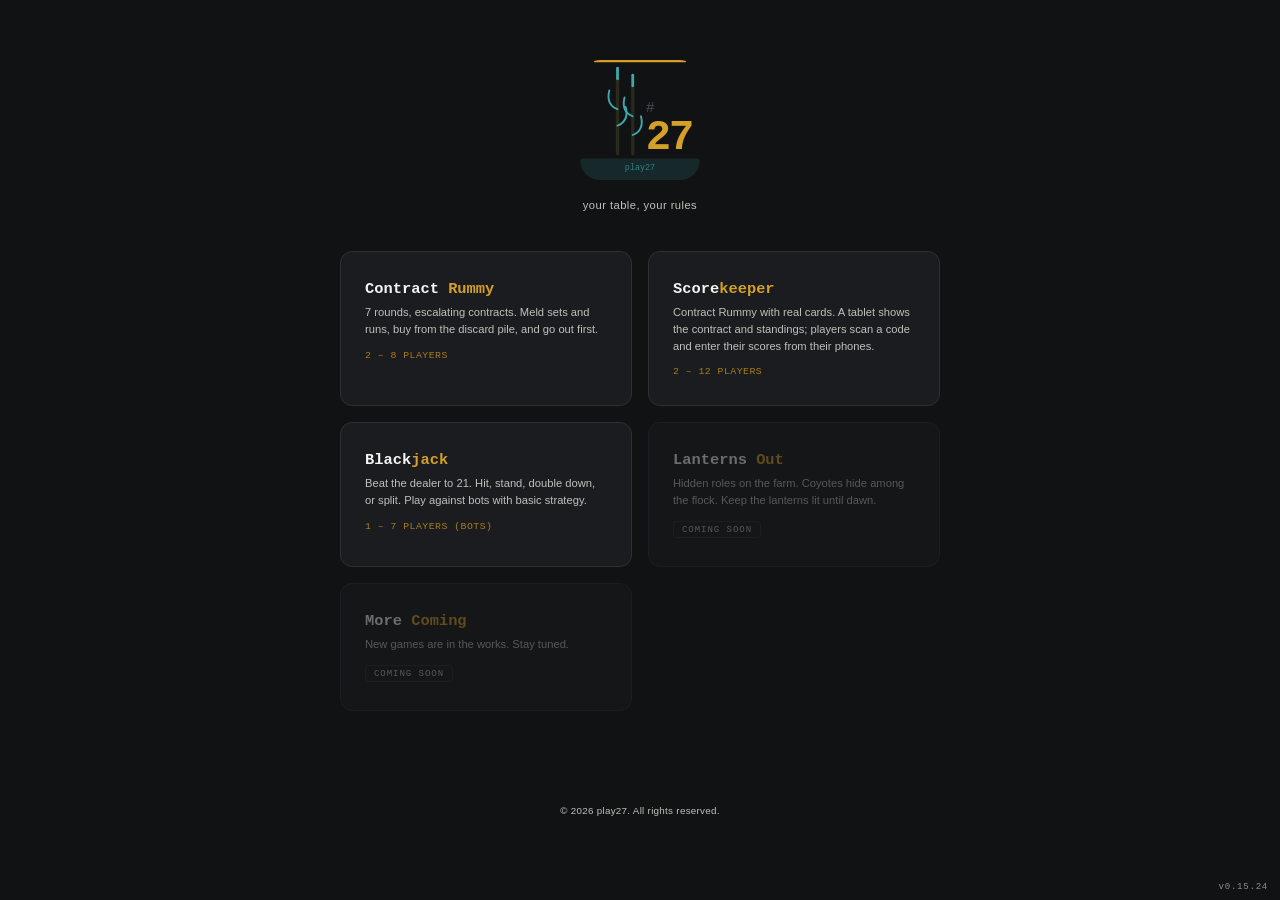
==== index.html @ 278e47ca "Lanterns Out: new working title for the Coyote game "Coyote" is already a published card game. Micha" ====
<!DOCTYPE html>
<html lang="en">
<head>
<meta charset="UTF-8">
<meta name="viewport" content="width=device-width, initial-scale=1.0">
<meta http-equiv="Cache-Control" content="no-cache, no-store, must-revalidate">
<meta http-equiv="Pragma" content="no-cache">
<title>play27 — Card Games</title>
<link rel="icon" type="image/svg+xml" href="assets/favicon.svg?v=0.15.24">
<link rel="stylesheet" href="css/shared.css?v=0.15.24">
<link rel="stylesheet" href="css/index.css?v=0.15.24">
</head>
<body>

  <div class="logo">
    <img src="assets/logo-dark.svg?v=0.15.24" alt="play27">
    <p>your table, your rules</p>
  </div>

  <div class="games-grid">
    <a class="game-card" href="login.html">
      <h2>Contract <span>Rummy</span></h2>
      <p>7 rounds, escalating contracts. Meld sets and runs, buy from the discard pile, and go out first.</p>
      <div class="players">2 – 8 players</div>
    </a>

    <a class="game-card" href="scorekeeper.html">
      <h2>Score<span>keeper</span></h2>
      <p>Contract Rummy with real cards. A tablet shows the contract and standings; players scan a code and enter their scores from their phones.</p>
      <div class="players">2 – 12 players</div>
    </a>

    <a class="game-card" href="blackjack.html">
      <h2>Black<span>jack</span></h2>
      <p>Beat the dealer to 21. Hit, stand, double down, or split. Play against bots with basic strategy.</p>
      <div class="players">1 – 7 players (bots)</div>
    </a>

    <div class="game-card coming-soon">
      <h2>Lanterns <span>Out</span></h2>
      <p>Hidden roles on the farm. Coyotes hide among the flock. Keep the lanterns lit until dawn.</p>
      <div class="badge">Coming Soon</div>
    </div>

    <div class="game-card coming-soon">
      <h2>More <span>Coming</span></h2>
      <p>New games are in the works. Stay tuned.</p>
      <div class="badge">Coming Soon</div>
    </div>
  </div>

  <div class="version-tag">v0.15.24</div>
  <footer class="footer">&copy; 2026 play27. All rights reserved.</footer>

<script>
  // A password reset link that Supabase sent to the site's front page: hand it to the sign-in page.
  if (/[#&](type=recovery|error_code=)/.test(location.hash)) location.replace('login.html' + location.hash);
  const theme = localStorage.getItem('play27-theme');
  if (theme === 'light') document.body.classList.add('light');
</script>
</body>
</html>
---- css/shared.css ----
/* ============================================================
   play27 — Shared Styles
   Brand palette, reset, typography, common components
   ============================================================ */

:root {
  --bg: #111214;
  --bg2: #1a1c1f;
  --bg3: #222427;
  --border: #2e3035;
  --text: #f4f4f2;
  --muted: #c0c0bc;
  --amber: #d4a027;
  --amber-dk: #a87d1c;
  --amber-dim: rgba(212,160,39,0.25);
  --green: #3cb96a;
  --red: #d45f5f;
  --teal: #3ea8aa;
}

/* ── LIGHT THEME ── */
.light {
  --bg: #f0ede8;
  --bg2: #e6e2db;
  --bg3: #dbd7cf;
  --border: #c5c0b6;
  --text: #1a1a1a;
  --muted: #5a5750;
  --amber: #b8891a;
  --amber-dk: #9a7015;
  --amber-dim: rgba(184,137,26,0.2);
  --green: #2a9050;
  --red: #b84040;
  --teal: #2e8a8c;
}

/* ── RESET ── */
* { margin:0; padding:0; box-sizing:border-box; }

html, body {
  width:100%; min-height:100dvh;
  background: var(--bg);
  font-family: -apple-system, 'Segoe UI', sans-serif;
  font-size: 14px;
  color: var(--text);
  overflow-x: hidden;
}

/* ── THEME TOGGLE ── */
.theme-toggle {
  display: flex;
  gap: 2px;
  background: var(--bg);
  border: 1px solid var(--border);
  border-radius: 5px;
  padding: 2px;
}

.theme-toggle button {
  padding: 3px 8px;
  border: none;
  border-radius: 3px;
  background: transparent;
  color: var(--muted);
  font-family: 'Courier New', Courier, monospace;
  font-size: 0.6rem;
  font-weight: 700;
  letter-spacing: 0.06em;
  text-transform: uppercase;
  cursor: pointer;
  transition: all 0.15s;
}

.theme-toggle button.active {
  background: var(--amber-dim);
  color: var(--amber);
}

.theme-toggle button:hover:not(.active) {
  color: var(--text);
}

/* ── SPINNER ── */
.spinner {
  display: inline-block;
  width: 16px;
  height: 16px;
  border: 2px solid var(--border);
  border-top-color: var(--amber);
  border-radius: 50%;
  animation: spin 0.6s linear infinite;
  vertical-align: middle;
  margin-right: 4px;
}

@keyframes spin { to { transform: rotate(360deg); } }

/* ── FOOTER ── */
.footer {
  margin-top: auto;
  padding-top: 40px;
  padding-bottom: 24px;
  font-size: 0.7rem;
  color: var(--muted);
  letter-spacing: 0.03em;
  text-align: center;
}

/* ── SETTINGS HOME LINK ── */
.settings-home {
  display: block;
  margin-top: 10px;
  padding-top: 8px;
  border-top: 1px solid var(--border);
  font-family: 'Courier New', Courier, monospace;
  font-size: 0.65rem;
  font-weight: 700;
  letter-spacing: 0.06em;
  text-transform: uppercase;
  color: var(--muted);
  text-decoration: none;
  transition: color 0.15s;
}
.settings-home:hover { color: var(--amber); }

/* ── SETTINGS FULLSCREEN ── */
.settings-fullscreen {
  display: block;
  width: 100%;
  margin-top: 10px;
  padding: 6px 0;
  border: 1px solid var(--border);
  border-radius: 4px;
  background: transparent;
  font-family: 'Courier New', Courier, monospace;
  font-size: 0.65rem;
  font-weight: 700;
  letter-spacing: 0.06em;
  text-transform: uppercase;
  color: var(--muted);
  cursor: pointer;
  transition: all 0.15s;
}
.settings-fullscreen:hover { border-color: var(--amber); color: var(--amber); }

/* ── SETTINGS END GAME ── */
.settings-end-game {
  display: block;
  width: 100%;
  margin-top: 10px;
  padding: 6px 0;
  border: 1px solid var(--red);
  border-radius: 4px;
  background: transparent;
  font-family: 'Courier New', Courier, monospace;
  font-size: 0.65rem;
  font-weight: 700;
  letter-spacing: 0.06em;
  text-transform: uppercase;
  color: var(--red);
  cursor: pointer;
  transition: all 0.15s;
}
.settings-end-game:hover { background: var(--red); color: var(--bg); }

/* ── CONFIRM MODAL ── */
.modal-overlay {
  display: none;
  position: fixed;
  inset: 0;
  background: rgba(0,0,0,0.7);
  z-index: 500;
  align-items: center;
  justify-content: center;
}
.modal-overlay.show { display: flex; }
.modal-confirm {
  background: var(--bg2);
  border: 1px solid var(--border);
  border-radius: 10px;
  padding: 24px;
  width: min(340px, 90%);
  text-align: center;
}
.modal-confirm h3 {
  font-family: 'Courier New', Courier, monospace;
  font-size: 0.9rem;
  font-weight: 700;
  color: var(--amber);
  letter-spacing: 0.06em;
  text-transform: uppercase;
  margin-bottom: 10px;
}
.modal-confirm p {
  font-size: 0.8rem;
  color: var(--muted);
  margin-bottom: 18px;
}
.modal-confirm-btns {
  display: flex;
  gap: 8px;
}
.modal-confirm-btns button { flex: 1; }
.btn-cancel {
  padding: 9px;
  border-radius: 6px;
  border: 1px solid var(--border);
  background: transparent;
  color: var(--muted);
  font-size: 0.8rem;
  cursor: pointer;
  transition: all 0.15s;
}
.btn-cancel:hover { border-color: var(--muted); color: var(--text); }
.btn-end {
  padding: 9px;
  border-radius: 6px;
  border: 1px solid var(--red);
  background: var(--red);
  color: var(--bg);
  font-family: 'Courier New', Courier, monospace;
  font-size: 0.8rem;
  font-weight: 700;
  letter-spacing: 0.06em;
  text-transform: uppercase;
  cursor: pointer;
  transition: all 0.15s;
}
.btn-end:hover { opacity: 0.85; }

/* ── LOGO LINK ── */
.logo-link { display: inline-block; }

/* ── VERSION TAG ── */
.version-tag {
  position: fixed;
  bottom: 8px;
  right: 12px;
  font-size: 0.65rem;
  letter-spacing: 0.08em;
  color: var(--muted);
  opacity: 0.7;
  font-family: 'Courier New', Courier, monospace;
  z-index: 10;
}
---- css/index.css ----
body {
    display:flex;
    flex-direction:column;
    align-items:center;
    padding: 60px 20px;
  }

  .logo {
    text-align:center;
    margin-bottom: 40px;
  }

  .logo img { height: 120px; margin-bottom: 16px; border-radius: 20px; }

  .logo p {
    font-size: 0.8rem;
    color: var(--muted);
    letter-spacing: 0.04em;
  }

  .games-grid {
    display: grid;
    grid-template-columns: repeat(auto-fill, minmax(260px, 1fr));
    gap: 16px;
    width: min(600px, 100%);
  }

  .game-card {
    background: var(--bg2);
    border: 1px solid var(--border);
    border-radius: 12px;
    padding: 28px 24px;
    text-decoration: none;
    color: var(--text);
    transition: border-color 0.2s, transform 0.15s;
    cursor: pointer;
    display: block;
  }

  .game-card:hover {
    border-color: var(--amber);
    transform: translateY(-2px);
  }

  .game-card h2 {
    font-family: 'Courier New', Courier, monospace;
    font-size: 1.1rem;
    font-weight: 700;
    margin-bottom: 6px;
  }

  .game-card h2 span { color: var(--amber); }

  .game-card p {
    font-size: 0.8rem;
    color: var(--muted);
    line-height: 1.5;
  }

  .game-card .players {
    display: inline-block;
    margin-top: 12px;
    font-size: 0.7rem;
    font-family: 'Courier New', Courier, monospace;
    color: var(--amber-dk);
    letter-spacing: 0.05em;
    text-transform: uppercase;
  }

  .coming-soon {
    opacity: 0.4;
    pointer-events: none;
  }

  .footer {
    margin-top: auto;
    padding-top: 40px;
    font-size: 0.7rem;
    color: var(--muted);
    letter-spacing: 0.03em;
    text-align: center;
  }

  /* ── MOBILE ── */
  @media (max-width: 480px) {
    body { padding: 40px 12px; }
    .logo img { height: 80px; }
    .games-grid { gap: 12px; }
    .game-card { padding: 20px 18px; }
  }

  .coming-soon .badge {
    display: inline-block;
    margin-top: 12px;
    font-size: 0.65rem;
    font-family: 'Courier New', Courier, monospace;
    color: var(--muted);
    letter-spacing: 0.1em;
    text-transform: uppercase;
    border: 1px solid var(--border);
    padding: 2px 8px;
    border-radius: 4px;
  }
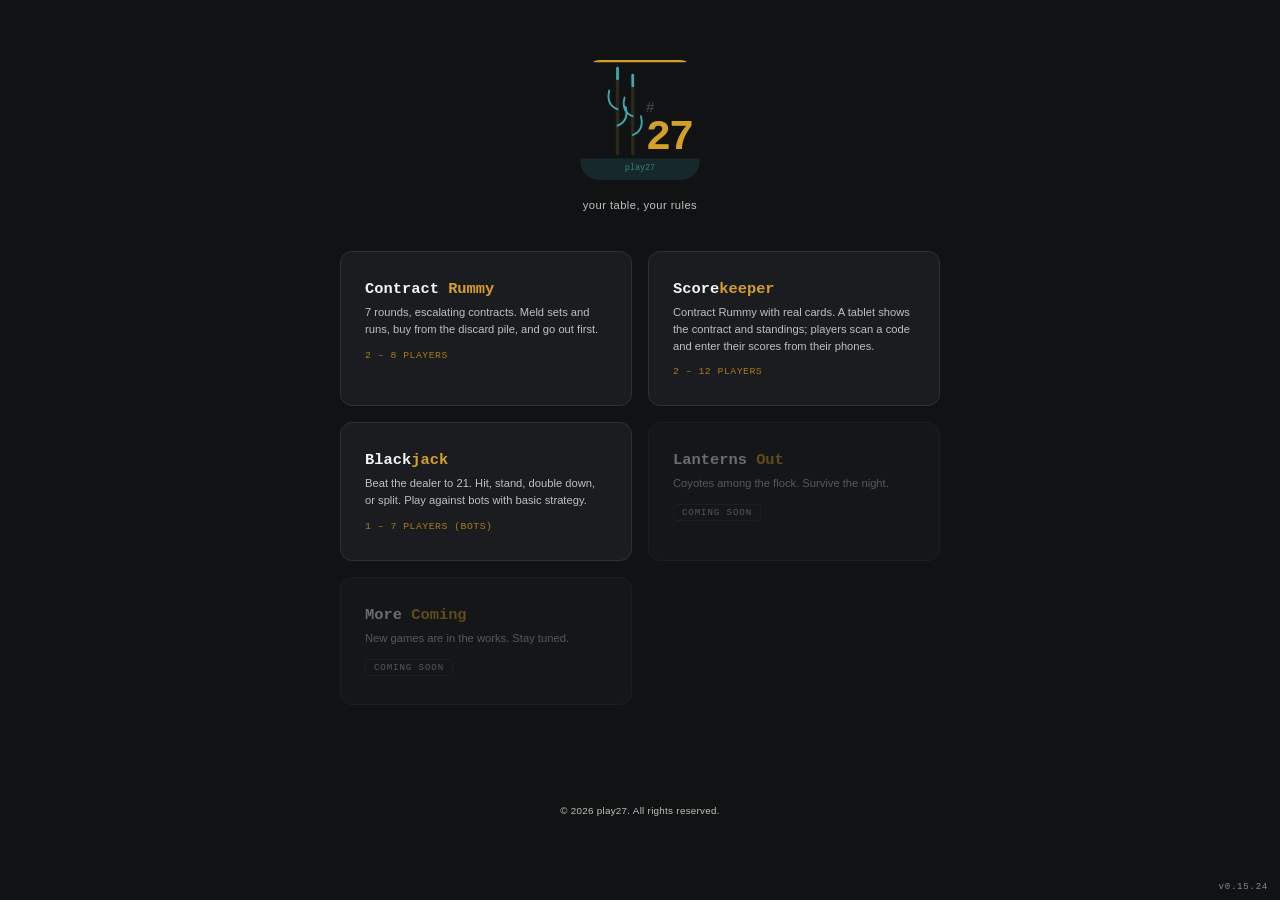
==== commit e2936eb3: "Lanterns Out: landing tile tagline matches the start screen "Coyotes among the flock. Survive the ni" ====
--- a/index.html
+++ b/index.html
@@ -38,7 +38,7 @@
 
     <div class="game-card coming-soon">
       <h2>Lanterns <span>Out</span></h2>
-      <p>Hidden roles on the farm. Coyotes hide among the flock. Keep the lanterns lit until dawn.</p>
+      <p>Coyotes among the flock. Survive the night.</p>
       <div class="badge">Coming Soon</div>
     </div>
 
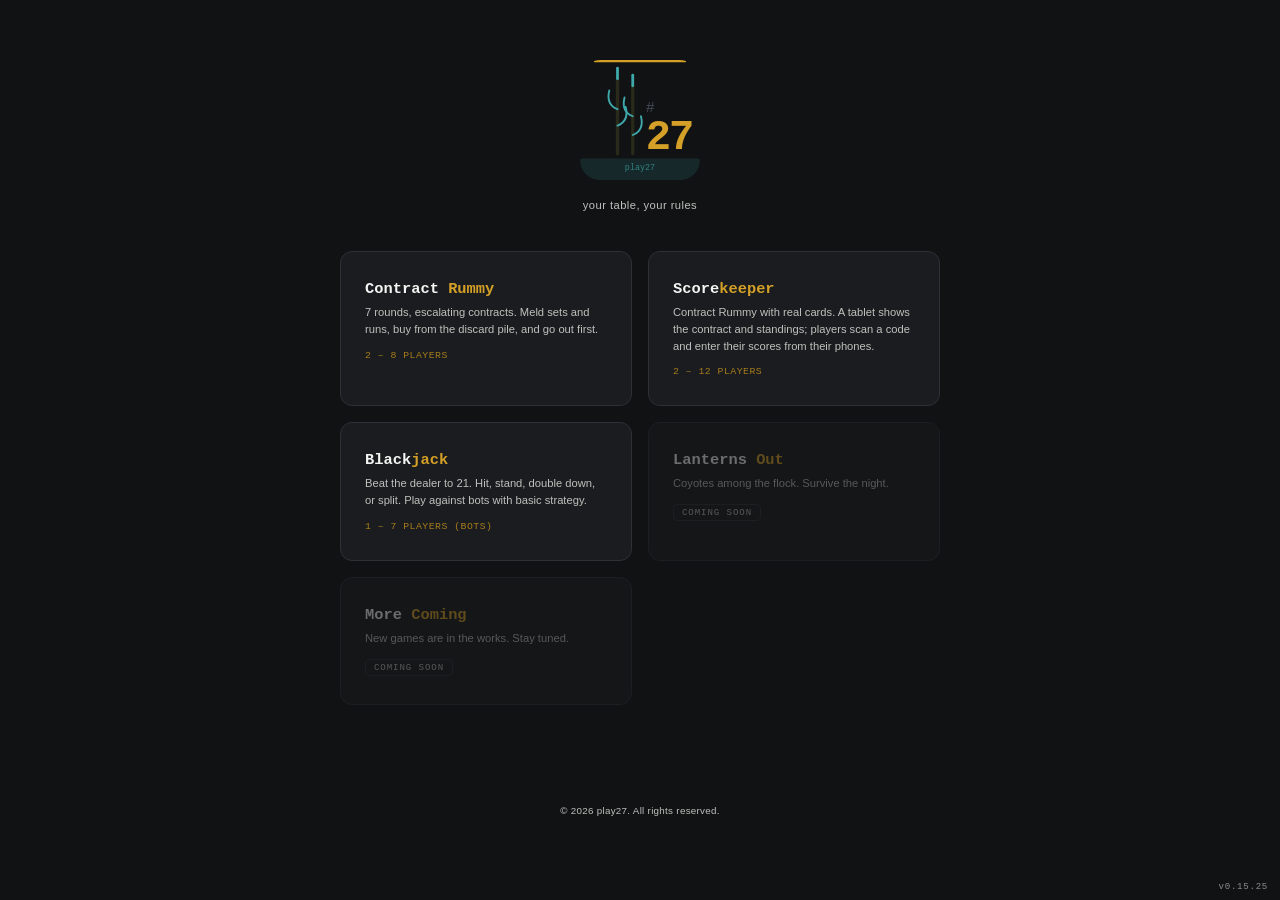
==== commit f11f2f9a: "v0.15.25: Lanterns Out preview goes live as a hidden page Bumps every ?v= string, APP_VERSION, and v" ====
--- a/index.html
+++ b/index.html
@@ -6,14 +6,14 @@
 <meta http-equiv="Cache-Control" content="no-cache, no-store, must-revalidate">
 <meta http-equiv="Pragma" content="no-cache">
 <title>play27 — Card Games</title>
-<link rel="icon" type="image/svg+xml" href="assets/favicon.svg?v=0.15.24">
-<link rel="stylesheet" href="css/shared.css?v=0.15.24">
-<link rel="stylesheet" href="css/index.css?v=0.15.24">
+<link rel="icon" type="image/svg+xml" href="assets/favicon.svg?v=0.15.25">
+<link rel="stylesheet" href="css/shared.css?v=0.15.25">
+<link rel="stylesheet" href="css/index.css?v=0.15.25">
 </head>
 <body>
 
   <div class="logo">
-    <img src="assets/logo-dark.svg?v=0.15.24" alt="play27">
+    <img src="assets/logo-dark.svg?v=0.15.25" alt="play27">
     <p>your table, your rules</p>
   </div>
 
@@ -49,7 +49,7 @@
     </div>
   </div>
 
-  <div class="version-tag">v0.15.24</div>
+  <div class="version-tag">v0.15.25</div>
   <footer class="footer">&copy; 2026 play27. All rights reserved.</footer>
 
 <script>
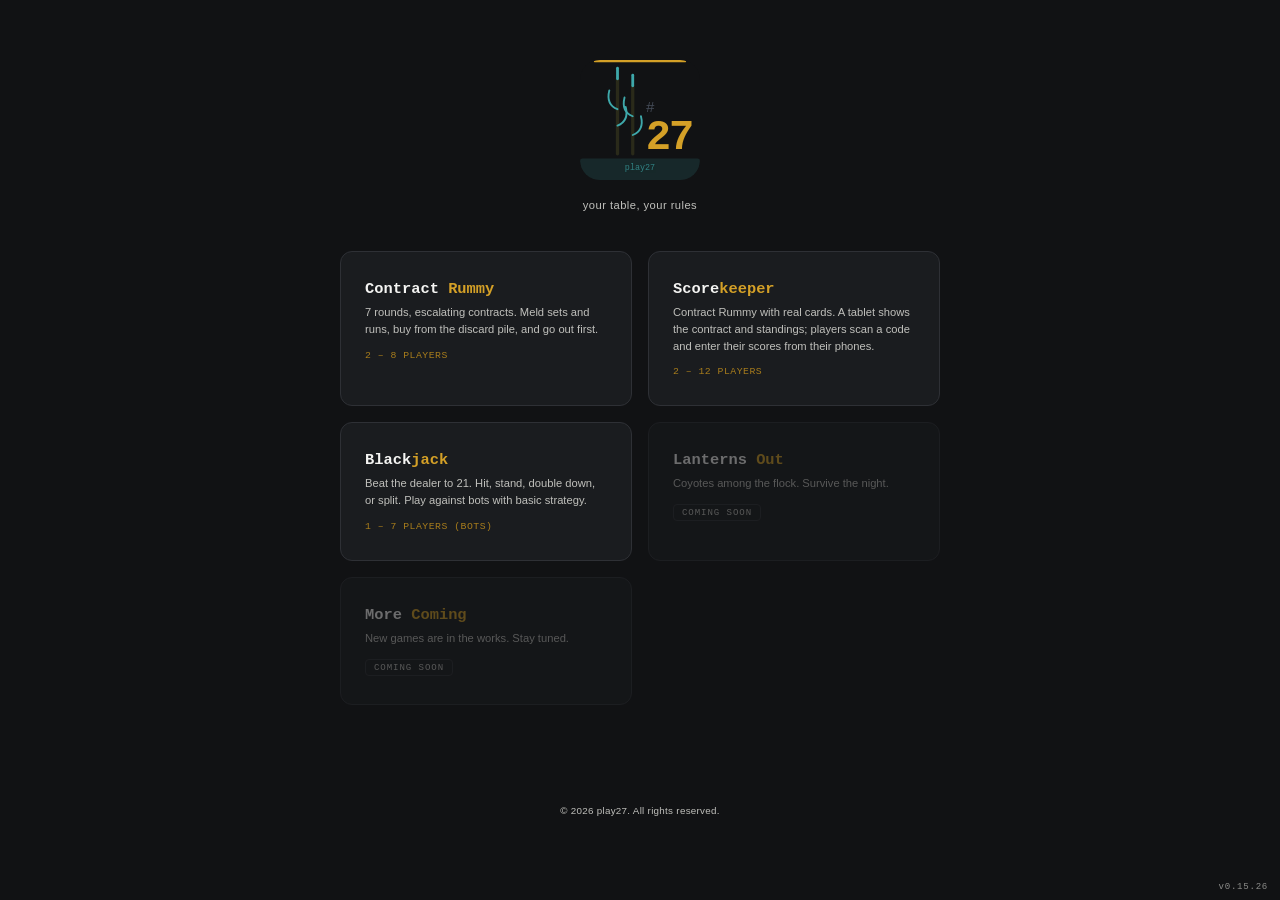
==== commit 19ef620d: "v0.15.26: Lanterns Out coyotes no longer know each other Knowing your pack, plus the public role cou" ====
--- a/index.html
+++ b/index.html
@@ -6,14 +6,14 @@
 <meta http-equiv="Cache-Control" content="no-cache, no-store, must-revalidate">
 <meta http-equiv="Pragma" content="no-cache">
 <title>play27 — Card Games</title>
-<link rel="icon" type="image/svg+xml" href="assets/favicon.svg?v=0.15.25">
-<link rel="stylesheet" href="css/shared.css?v=0.15.25">
-<link rel="stylesheet" href="css/index.css?v=0.15.25">
+<link rel="icon" type="image/svg+xml" href="assets/favicon.svg?v=0.15.26">
+<link rel="stylesheet" href="css/shared.css?v=0.15.26">
+<link rel="stylesheet" href="css/index.css?v=0.15.26">
 </head>
 <body>
 
   <div class="logo">
-    <img src="assets/logo-dark.svg?v=0.15.25" alt="play27">
+    <img src="assets/logo-dark.svg?v=0.15.26" alt="play27">
     <p>your table, your rules</p>
   </div>
 
@@ -49,7 +49,7 @@
     </div>
   </div>
 
-  <div class="version-tag">v0.15.25</div>
+  <div class="version-tag">v0.15.26</div>
   <footer class="footer">&copy; 2026 play27. All rights reserved.</footer>
 
 <script>
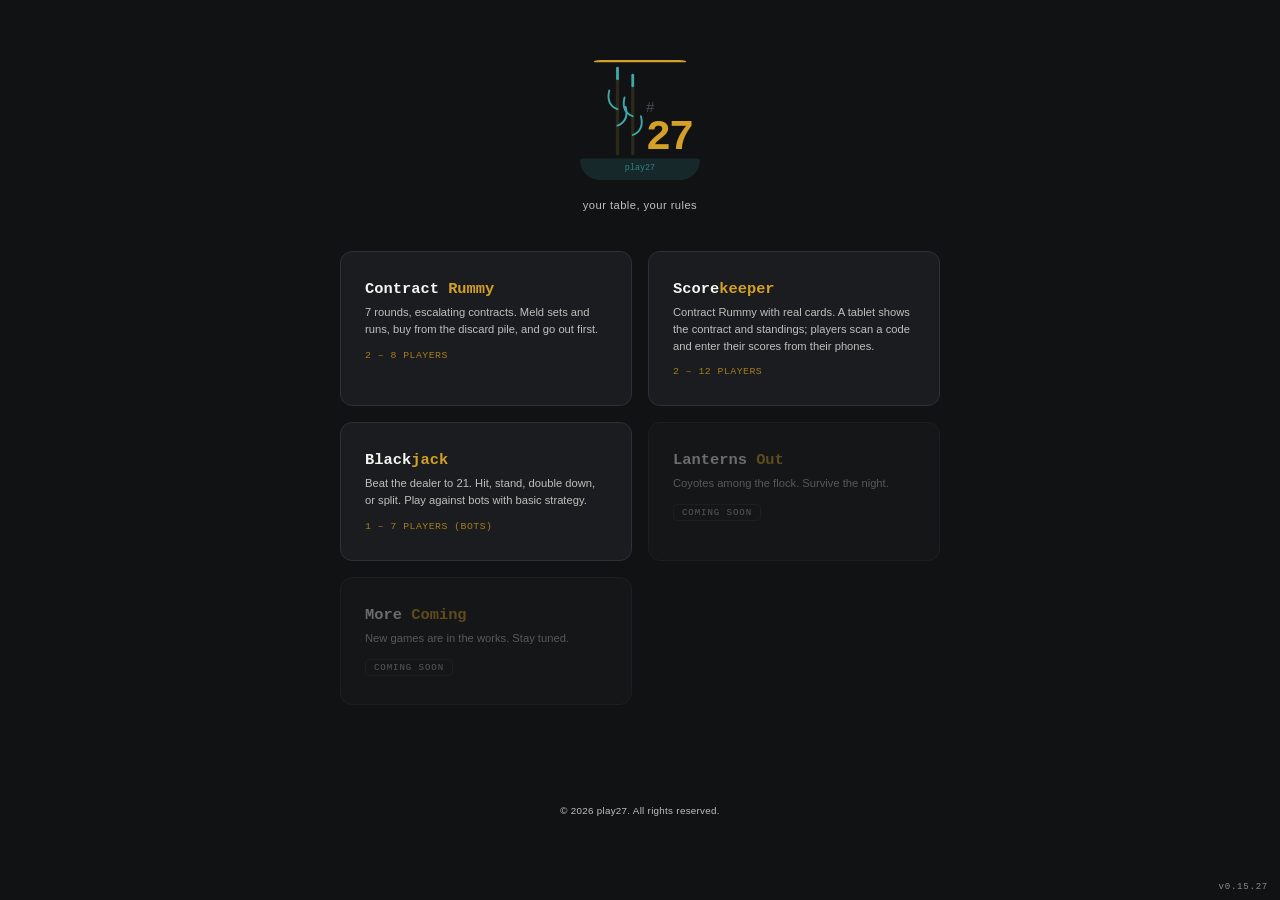
==== commit 8c2e87f9: "v0.15.27: How to play always opens at the top The modal box kept the last view's scroll position, so" ====
--- a/index.html
+++ b/index.html
@@ -6,14 +6,14 @@
 <meta http-equiv="Cache-Control" content="no-cache, no-store, must-revalidate">
 <meta http-equiv="Pragma" content="no-cache">
 <title>play27 — Card Games</title>
-<link rel="icon" type="image/svg+xml" href="assets/favicon.svg?v=0.15.26">
-<link rel="stylesheet" href="css/shared.css?v=0.15.26">
-<link rel="stylesheet" href="css/index.css?v=0.15.26">
+<link rel="icon" type="image/svg+xml" href="assets/favicon.svg?v=0.15.27">
+<link rel="stylesheet" href="css/shared.css?v=0.15.27">
+<link rel="stylesheet" href="css/index.css?v=0.15.27">
 </head>
 <body>
 
   <div class="logo">
-    <img src="assets/logo-dark.svg?v=0.15.26" alt="play27">
+    <img src="assets/logo-dark.svg?v=0.15.27" alt="play27">
     <p>your table, your rules</p>
   </div>
 
@@ -49,7 +49,7 @@
     </div>
   </div>
 
-  <div class="version-tag">v0.15.26</div>
+  <div class="version-tag">v0.15.27</div>
   <footer class="footer">&copy; 2026 play27. All rights reserved.</footer>
 
 <script>
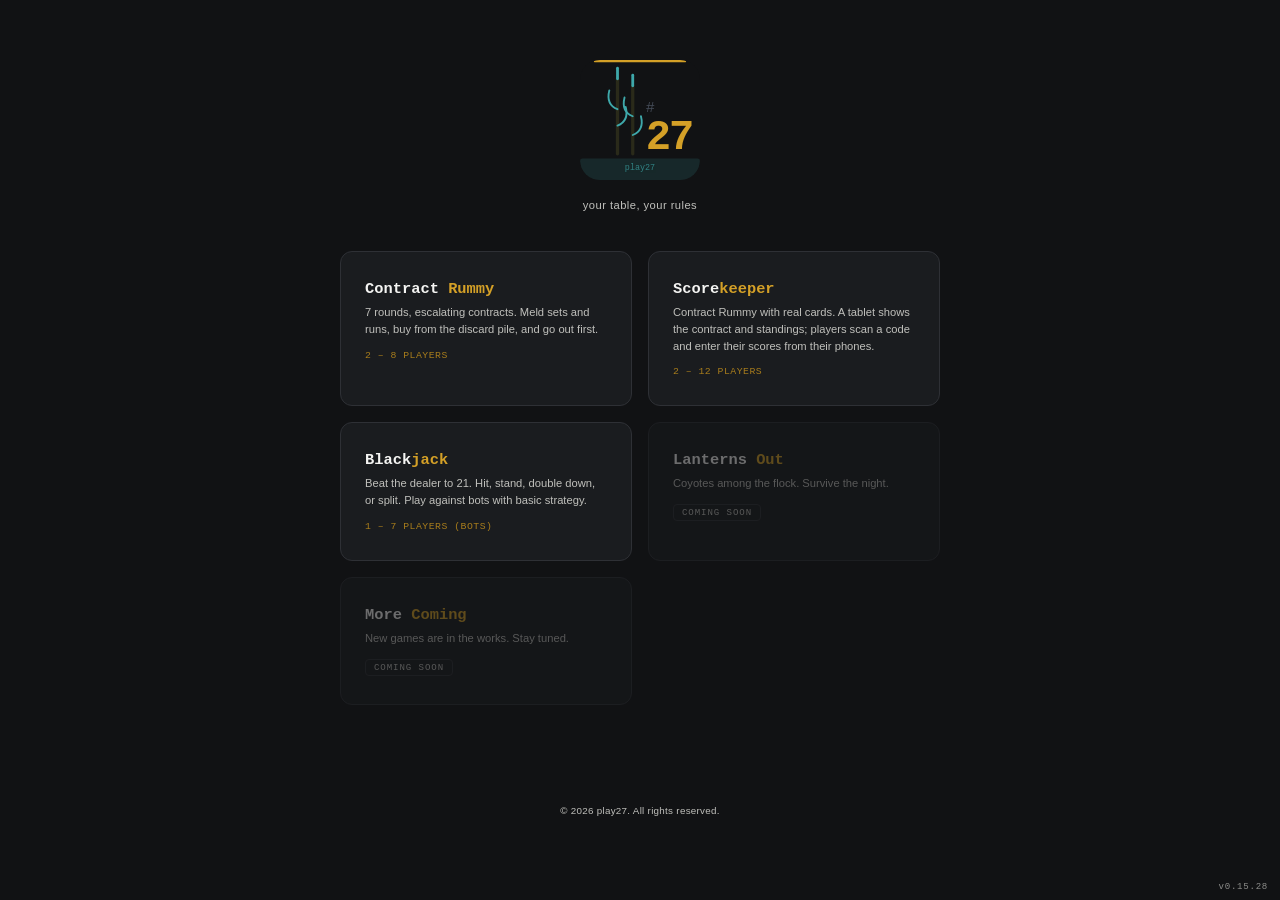
==== commit 6bf2ce40: "v0.15.28: Lanterns Out shows each move and what cards do Playing against the computer, moves and car" ====
--- a/index.html
+++ b/index.html
@@ -6,14 +6,14 @@
 <meta http-equiv="Cache-Control" content="no-cache, no-store, must-revalidate">
 <meta http-equiv="Pragma" content="no-cache">
 <title>play27 — Card Games</title>
-<link rel="icon" type="image/svg+xml" href="assets/favicon.svg?v=0.15.27">
-<link rel="stylesheet" href="css/shared.css?v=0.15.27">
-<link rel="stylesheet" href="css/index.css?v=0.15.27">
+<link rel="icon" type="image/svg+xml" href="assets/favicon.svg?v=0.15.28">
+<link rel="stylesheet" href="css/shared.css?v=0.15.28">
+<link rel="stylesheet" href="css/index.css?v=0.15.28">
 </head>
 <body>
 
   <div class="logo">
-    <img src="assets/logo-dark.svg?v=0.15.27" alt="play27">
+    <img src="assets/logo-dark.svg?v=0.15.28" alt="play27">
     <p>your table, your rules</p>
   </div>
 
@@ -49,7 +49,7 @@
     </div>
   </div>
 
-  <div class="version-tag">v0.15.27</div>
+  <div class="version-tag">v0.15.28</div>
   <footer class="footer">&copy; 2026 play27. All rights reserved.</footer>
 
 <script>
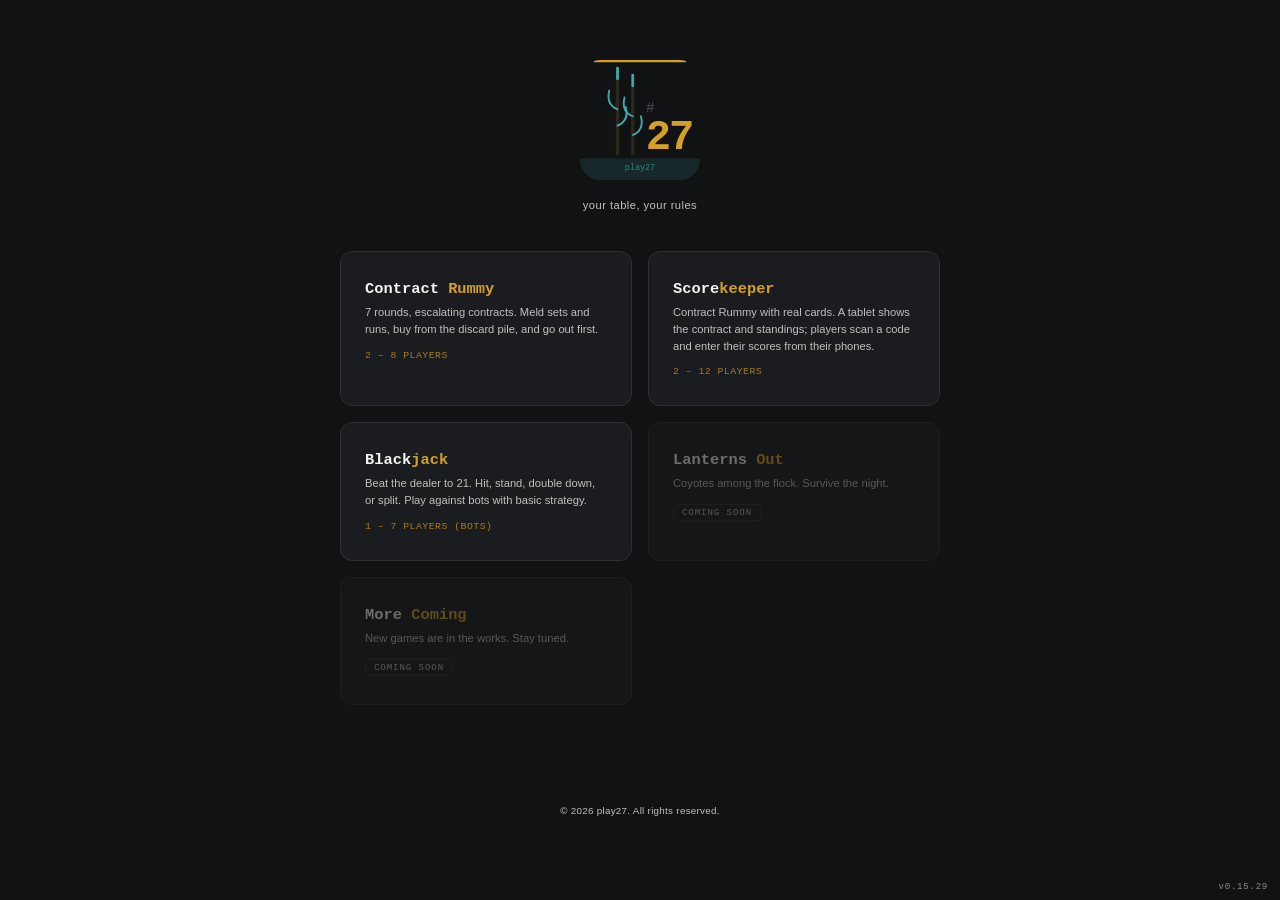
==== commit d5a92f3e: "v0.15.29: Lanterns Out gives each move time on screen Measured at Normal speed, a computer move stay" ====
--- a/index.html
+++ b/index.html
@@ -6,14 +6,14 @@
 <meta http-equiv="Cache-Control" content="no-cache, no-store, must-revalidate">
 <meta http-equiv="Pragma" content="no-cache">
 <title>play27 — Card Games</title>
-<link rel="icon" type="image/svg+xml" href="assets/favicon.svg?v=0.15.28">
-<link rel="stylesheet" href="css/shared.css?v=0.15.28">
-<link rel="stylesheet" href="css/index.css?v=0.15.28">
+<link rel="icon" type="image/svg+xml" href="assets/favicon.svg?v=0.15.29">
+<link rel="stylesheet" href="css/shared.css?v=0.15.29">
+<link rel="stylesheet" href="css/index.css?v=0.15.29">
 </head>
 <body>
 
   <div class="logo">
-    <img src="assets/logo-dark.svg?v=0.15.28" alt="play27">
+    <img src="assets/logo-dark.svg?v=0.15.29" alt="play27">
     <p>your table, your rules</p>
   </div>
 
@@ -49,7 +49,7 @@
     </div>
   </div>
 
-  <div class="version-tag">v0.15.28</div>
+  <div class="version-tag">v0.15.29</div>
   <footer class="footer">&copy; 2026 play27. All rights reserved.</footer>
 
 <script>
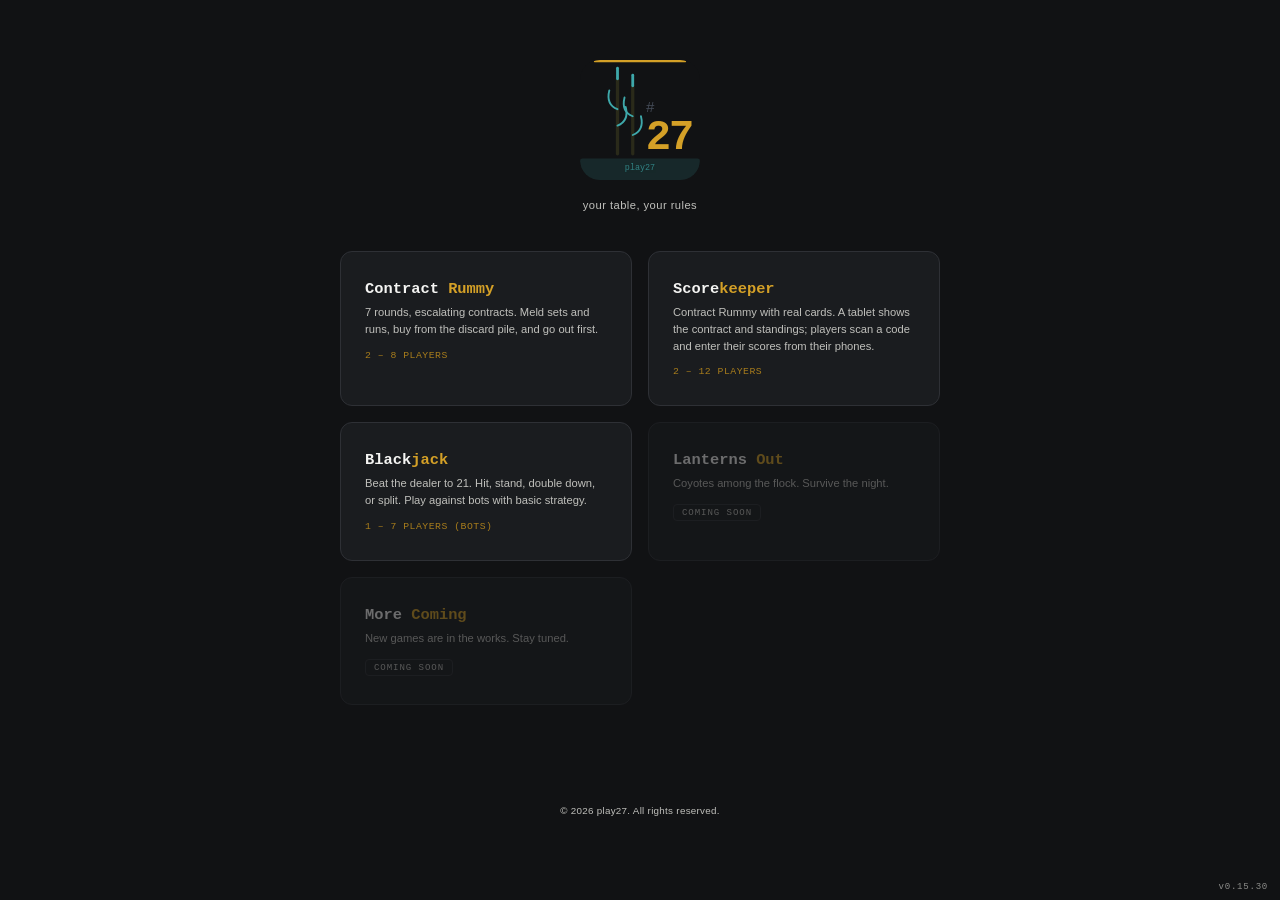
==== commit ba197f3e: "v0.15.30: Lanterns Out player cards (desktop and print) Player cards as in a physical game: a charac" ====
--- a/index.html
+++ b/index.html
@@ -6,14 +6,14 @@
 <meta http-equiv="Cache-Control" content="no-cache, no-store, must-revalidate">
 <meta http-equiv="Pragma" content="no-cache">
 <title>play27 — Card Games</title>
-<link rel="icon" type="image/svg+xml" href="assets/favicon.svg?v=0.15.29">
-<link rel="stylesheet" href="css/shared.css?v=0.15.29">
-<link rel="stylesheet" href="css/index.css?v=0.15.29">
+<link rel="icon" type="image/svg+xml" href="assets/favicon.svg?v=0.15.30">
+<link rel="stylesheet" href="css/shared.css?v=0.15.30">
+<link rel="stylesheet" href="css/index.css?v=0.15.30">
 </head>
 <body>
 
   <div class="logo">
-    <img src="assets/logo-dark.svg?v=0.15.29" alt="play27">
+    <img src="assets/logo-dark.svg?v=0.15.30" alt="play27">
     <p>your table, your rules</p>
   </div>
 
@@ -49,7 +49,7 @@
     </div>
   </div>
 
-  <div class="version-tag">v0.15.29</div>
+  <div class="version-tag">v0.15.30</div>
   <footer class="footer">&copy; 2026 play27. All rights reserved.</footer>
 
 <script>
